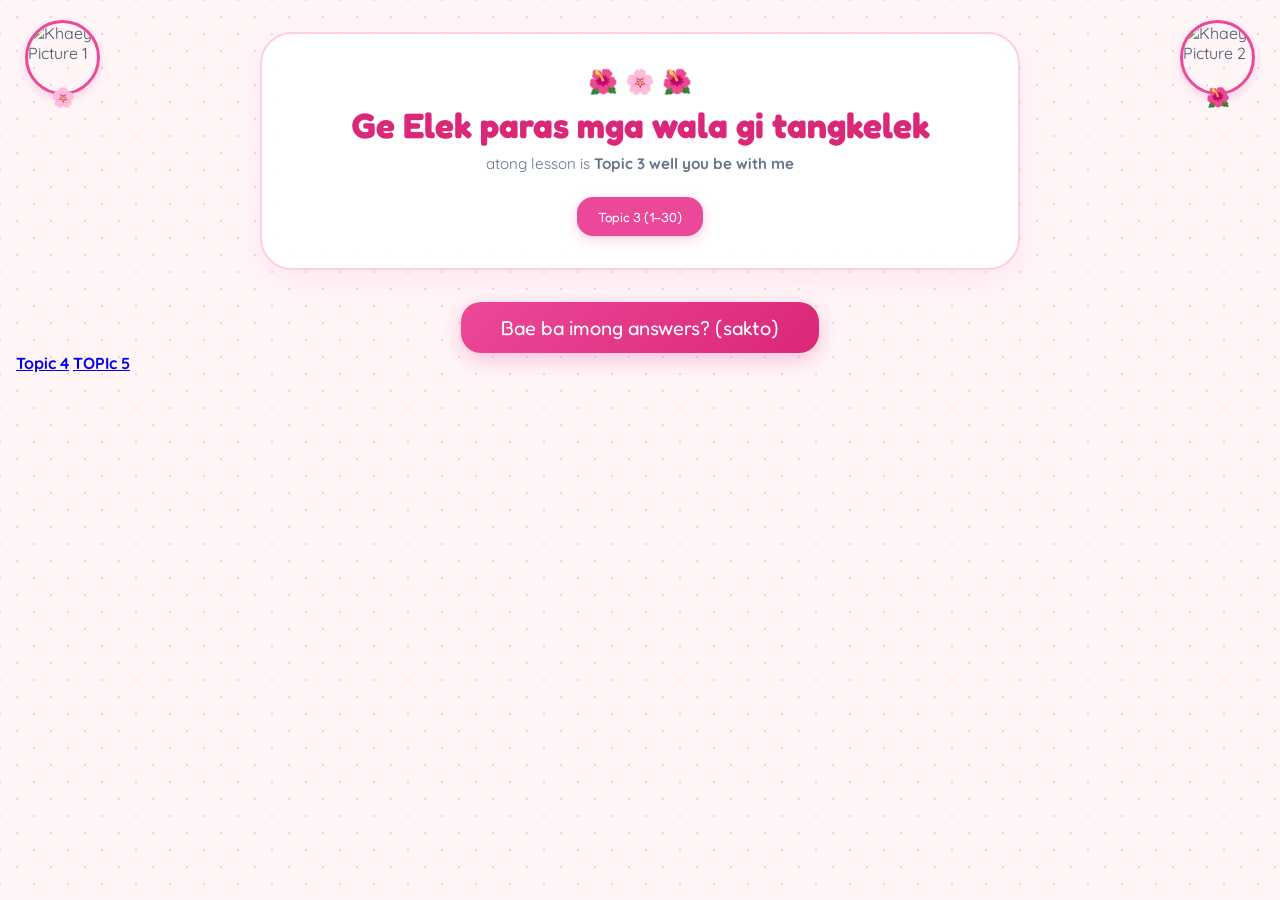
==== index.html @ 821b1617 "Rename topic3.html to index.html" ====
<!DOCTYPE html>
<html lang="en">
<head>
  <meta charset="UTF-8">
  <meta name="viewport" content="width=device-width, initial-scale=1.0">
  <title>TOPIC 3 reviewer Ni khayi 🌸</title>
  <link rel="stylesheet" href="style.css">
  <link href="https://fonts.googleapis.com/css2?family=Fredoka:wght@400;600&family=Quicksand:wght@500;700&display=swap" rel="stylesheet">
</head>
<body>

  <!-- Audio Background with automatic loop -->
  <audio src="katorse.mp3" id="kanta" loop></audio>

  <!-- Cute Carnation Floating Header Images -->
  <div class="pic">
    <img src="p3.jpg" alt="Khaey Picture 1" class="placeholder-img">
    <span class="flower-badge">🌸</span>
  </div>
  <div class="pic">
    <img src="p4.jpg" alt="Khaey Picture 2" class="placeholder-img">
    <span class="flower-badge">🌺</span>
  </div>

  <div class="container">
    <header>
      <div class="carnation-header-decor">🌺 🌸 🌺</div>
      <h1>Ge Elek paras mga wala gi tangkelek</h1>
      <p>atong lesson is <strong>Topic 3 well you be with me<strong> <br></p>
      
      <!-- Tab Navigation Updated for 30-Question Files (60 Total) -->
      <div class="tab-buttons">
        <button class="tab-btn active" onclick="switchFile(1)">Topic 3 (1–30)</button>
        
      </div>
    </header>

    <main id="quiz-container">
      <form id="quiz-form">
        <div id="questions-wrapper"></div>

        <div class="action-section">
          <button type="button" id="submit-btn" onclick="checkAnswers()">Bae ba imong answers? (sakto)</button>
        </div>
      </form>
    </main>
  </div>

  <!-- Score Modal -->
  <div id="score-modal" class="modal hidden">
    <div class="modal-content">
      <div class="img-container">
        <img src="p2.jpg" class="pics" alt="Result Picture">
      </div>
      <h2 id="modal-title">Quiz Results 🌺</h2>
      <div id="score-display" class="score-box">0 / 30</div>
      <p id="modal-message"></p>
      <button onclick="closeModal()">Close & Review</button>
    </div>
  </div>

  <!-- Perfect Score Celebration Scene -->
  <div id="congrats-scene" class="congrats-overlay hidden">
    <div class="congrats-card">
      <div class="img-container">
        <img src="carnation.jpg" class="pics" alt="Congratulations Picture">
      </div>
      <h1>bang 🌸</h1>
      <p id="congrats-score-text">You got a PERFECT SCORE (30 / 30)! 🏆🌺</p>
      <p>LDR is the best jud ha </p>
      <button onclick="closeCongrats()"> maypang manghud mo i miss you ang ate tawn char</button>
    </div>
  </div>

  <a href="topic4.html">Topic 4</a>
  <a href="index.html">TOPIc 5</a>

  <script src="topic3script.js"></script>
</body>
</html>
---- style.css ----
:root {
  --pink-bg: #fff5f7;
  --pink-card: rgba(255, 255, 255, 0.92);
  --pink-primary: #ec4899;
  --pink-dark: #db2777;
  --pink-soft: #fce7f3;
  --pink-border: #fbcfe8;
  --text-color: #475569;
}

* {
  box-sizing: border-box;
  margin: 0;
  padding: 0;
}

body {
  font-family: 'Quicksand', sans-serif;
  background-color: var(--pink-bg);
  background-image: radial-gradient(#fecdd3 0.85px, transparent 0.85px), radial-gradient(#fecdd3 0.85px, var(--pink-bg) 0.85px);
  background-size: 34px 34px;
  background-position: 0 0, 17px 17px;
  color: var(--text-color);
  min-height: 100vh;
  padding: 2rem 1rem;
  position: relative;
}

/* Floating Picture Badges */
.pic {
  position: fixed;
  top: 20px;
  z-index: 100;
  display: flex;
  flex-direction: column;
  align-items: center;
}

.pic:nth-child(2) { left: 25px; }
.pic:nth-child(3) { right: 25px; }

.placeholder-img {
  width: 75px;
  height: 75px;
  border-radius: 50%;
  object-fit: cover;
  border: 3px solid var(--pink-primary);
  box-shadow: 0 4px 10px rgba(236, 72, 153, 0.2);
}

.flower-badge {
  font-size: 1.2rem;
  margin-top: -10px;
}

/* Layout Container */
.container {
  max-width: 760px;
  margin: 0 auto;
}

header {
  background: var(--pink-card);
  backdrop-filter: blur(10px);
  border: 2px solid var(--pink-border);
  border-radius: 2rem;
  padding: 2rem;
  text-align: center;
  box-shadow: 0 10px 25px rgba(236, 72, 153, 0.08);
  margin-bottom: 2rem;
}

header h1 {
  font-family: 'Fredoka', sans-serif;
  color: var(--pink-dark);
  font-size: 2.2rem;
  margin: 0.5rem 0;
}

header p {
  color: #64748b;
  font-size: 0.95rem;
  margin-bottom: 1.5rem;
}

.carnation-header-decor {
  font-size: 1.5rem;
}

/* Tab Navigation Buttons */
.tab-buttons {
  display: flex;
  gap: 0.75rem;
  justify-content: center;
  flex-wrap: wrap;
}

.tab-btn {
  background: white;
  border: 2px solid var(--pink-border);
  color: var(--pink-dark);
  font-family: 'Fredoka', sans-serif;
  padding: 0.6rem 1.2rem;
  border-radius: 1rem;
  cursor: pointer;
  transition: all 0.2s ease;
}

.tab-btn.active, .tab-btn:hover {
  background: var(--pink-primary);
  color: white;
  border-color: var(--pink-primary);
  box-shadow: 0 4px 12px rgba(236, 72, 153, 0.25);
}

/* Questions Card Styling */
.question-item {
  background: var(--pink-card);
  border: 1px solid var(--pink-border);
  border-radius: 1.5rem;
  padding: 1.5rem;
  margin-bottom: 1.25rem;
  box-shadow: 0 4px 15px rgba(236, 72, 153, 0.05);
}

.q-title {
  font-family: 'Fredoka', sans-serif;
  font-size: 1.15rem;
  color: #1e293b;
  margin-bottom: 1rem;
}

.options-list {
  display: flex;
  flex-direction: column;
  gap: 0.6rem;
}

.option-label {
  display: flex;
  align-items: center;
  gap: 0.75rem;
  background: white;
  border: 2px solid var(--pink-soft);
  padding: 0.75rem 1rem;
  border-radius: 1rem;
  cursor: pointer;
  font-weight: 500;
  transition: all 0.2s ease;
}

.option-label:hover {
  border-color: var(--pink-primary);
  background: var(--pink-soft);
}

.option-label input[type="radio"] {
  accent-color: var(--pink-primary);
  width: 18px;
  height: 18px;
}

.correct-mark {
  border-color: #4ade80 !important;
  background-color: #f0fdf4 !important;
}

.wrong-mark {
  border-color: #f43f5e !important;
  background-color: #fff1f2 !important;
}

/* Action Submit Button */
.action-section {
  text-align: center;
  margin-top: 2rem;
}

#submit-btn {
  background: linear-gradient(135deg, var(--pink-primary), var(--pink-dark));
  color: white;
  border: none;
  font-family: 'Fredoka', sans-serif;
  font-size: 1.25rem;
  padding: 0.85rem 2.5rem;
  border-radius: 1.25rem;
  cursor: pointer;
  box-shadow: 0 6px 20px rgba(236, 72, 153, 0.3);
  transition: all 0.2s ease;
}

#submit-btn:hover {
  transform: translateY(-2px);
}

/* Modals */
.modal, .congrats-overlay {
  position: fixed;
  inset: 0;
  background: rgba(0, 0, 0, 0.4);
  backdrop-filter: blur(5px);
  display: flex;
  align-items: center;
  justify-content: center;
  z-index: 1000;
  padding: 1rem;
}

.modal-content, .congrats-card {
  background: white;
  border: 2px solid var(--pink-border);
  border-radius: 2rem;
  padding: 2rem;
  max-width: 420px;
  width: 100%;
  text-align: center;
  box-shadow: 0 15px 30px rgba(0,0,0,0.15);
}

.pics {
  width: 100px;
  height: 100px;
  border-radius: 50%;
  object-fit: cover;
  border: 3px solid var(--pink-primary);
  margin-bottom: 1rem;
}

.score-box {
  font-family: 'Fredoka', sans-serif;
  font-size: 2.2rem;
  color: var(--pink-dark);
  margin: 0.5rem 0;
}

.modal-content button, .congrats-card button {
  background: var(--pink-primary);
  color: white;
  border: none;
  font-family: 'Fredoka', sans-serif;
  padding: 0.75rem 1.5rem;
  border-radius: 1rem;
  cursor: pointer;
  margin-top: 1.25rem;
}

.hidden {
  display: none !important;
}

@media (max-width: 640px) {
  .pic { display: none; }
}
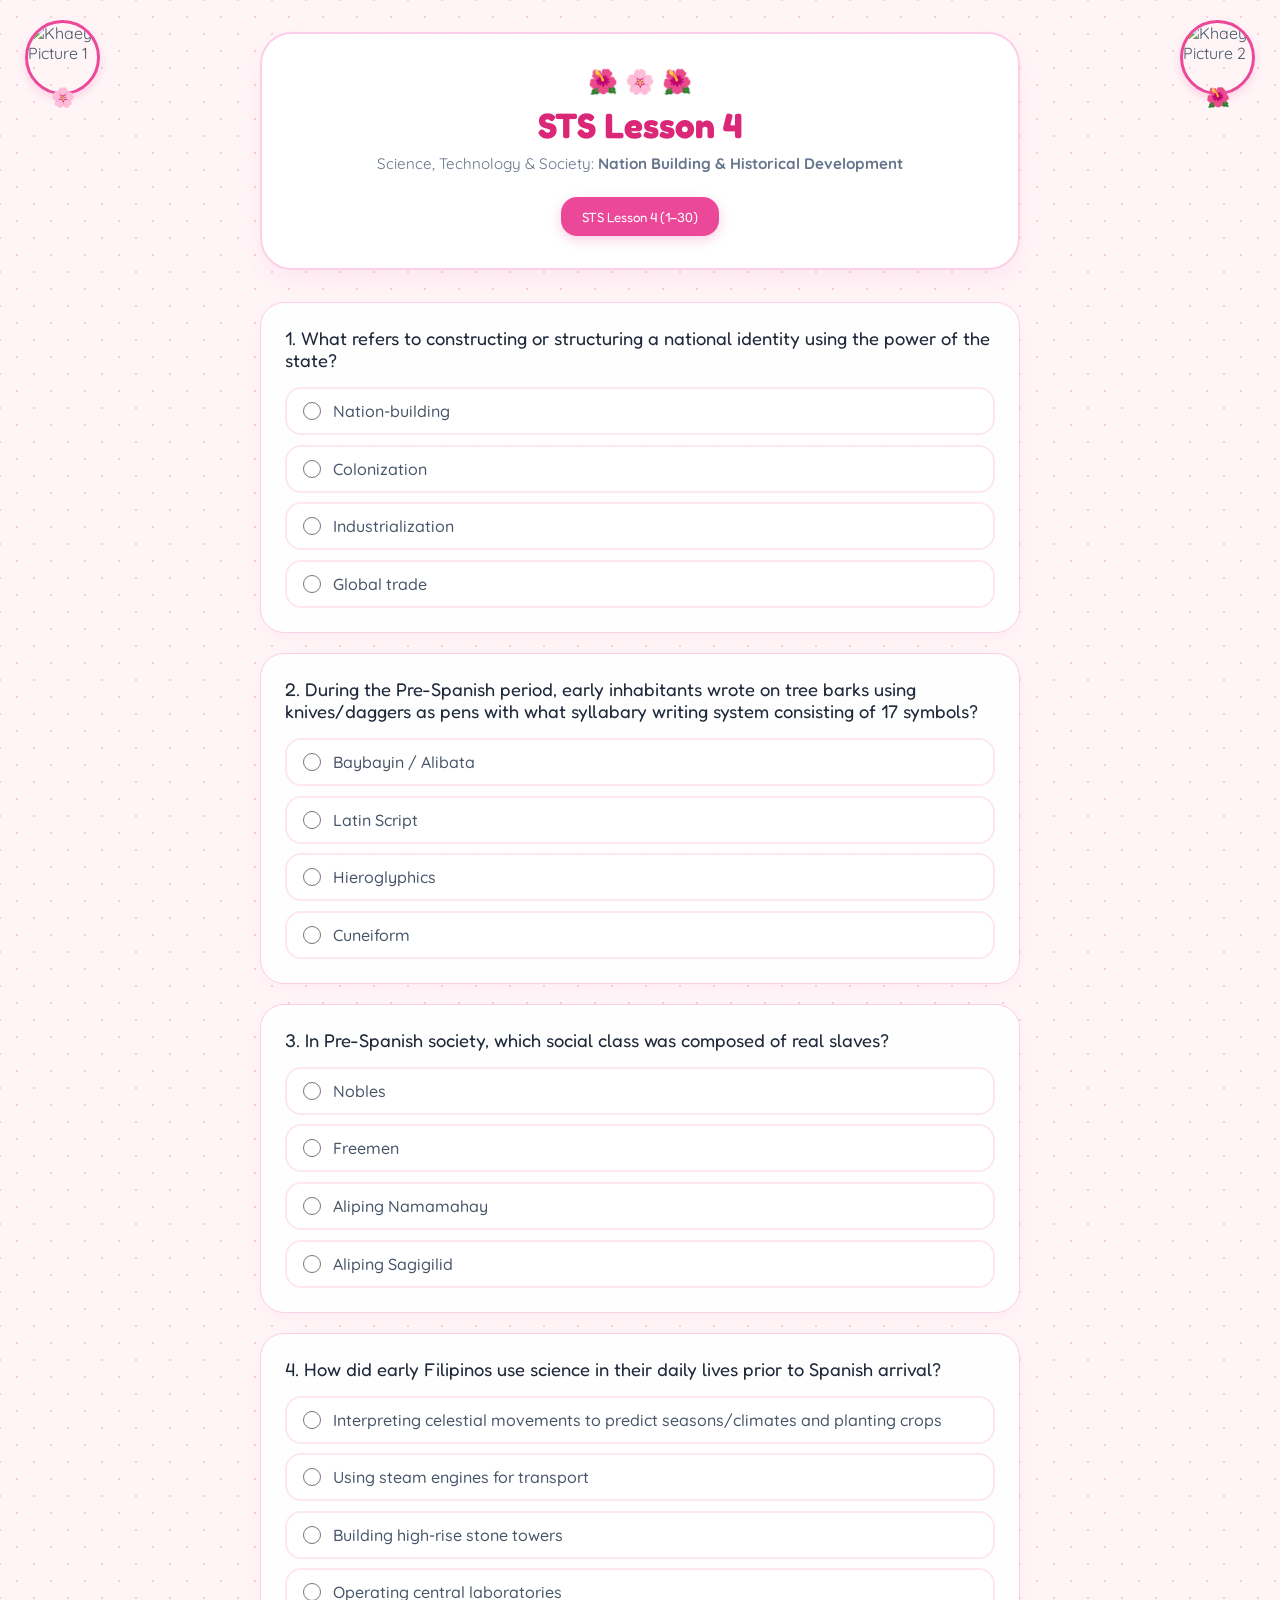
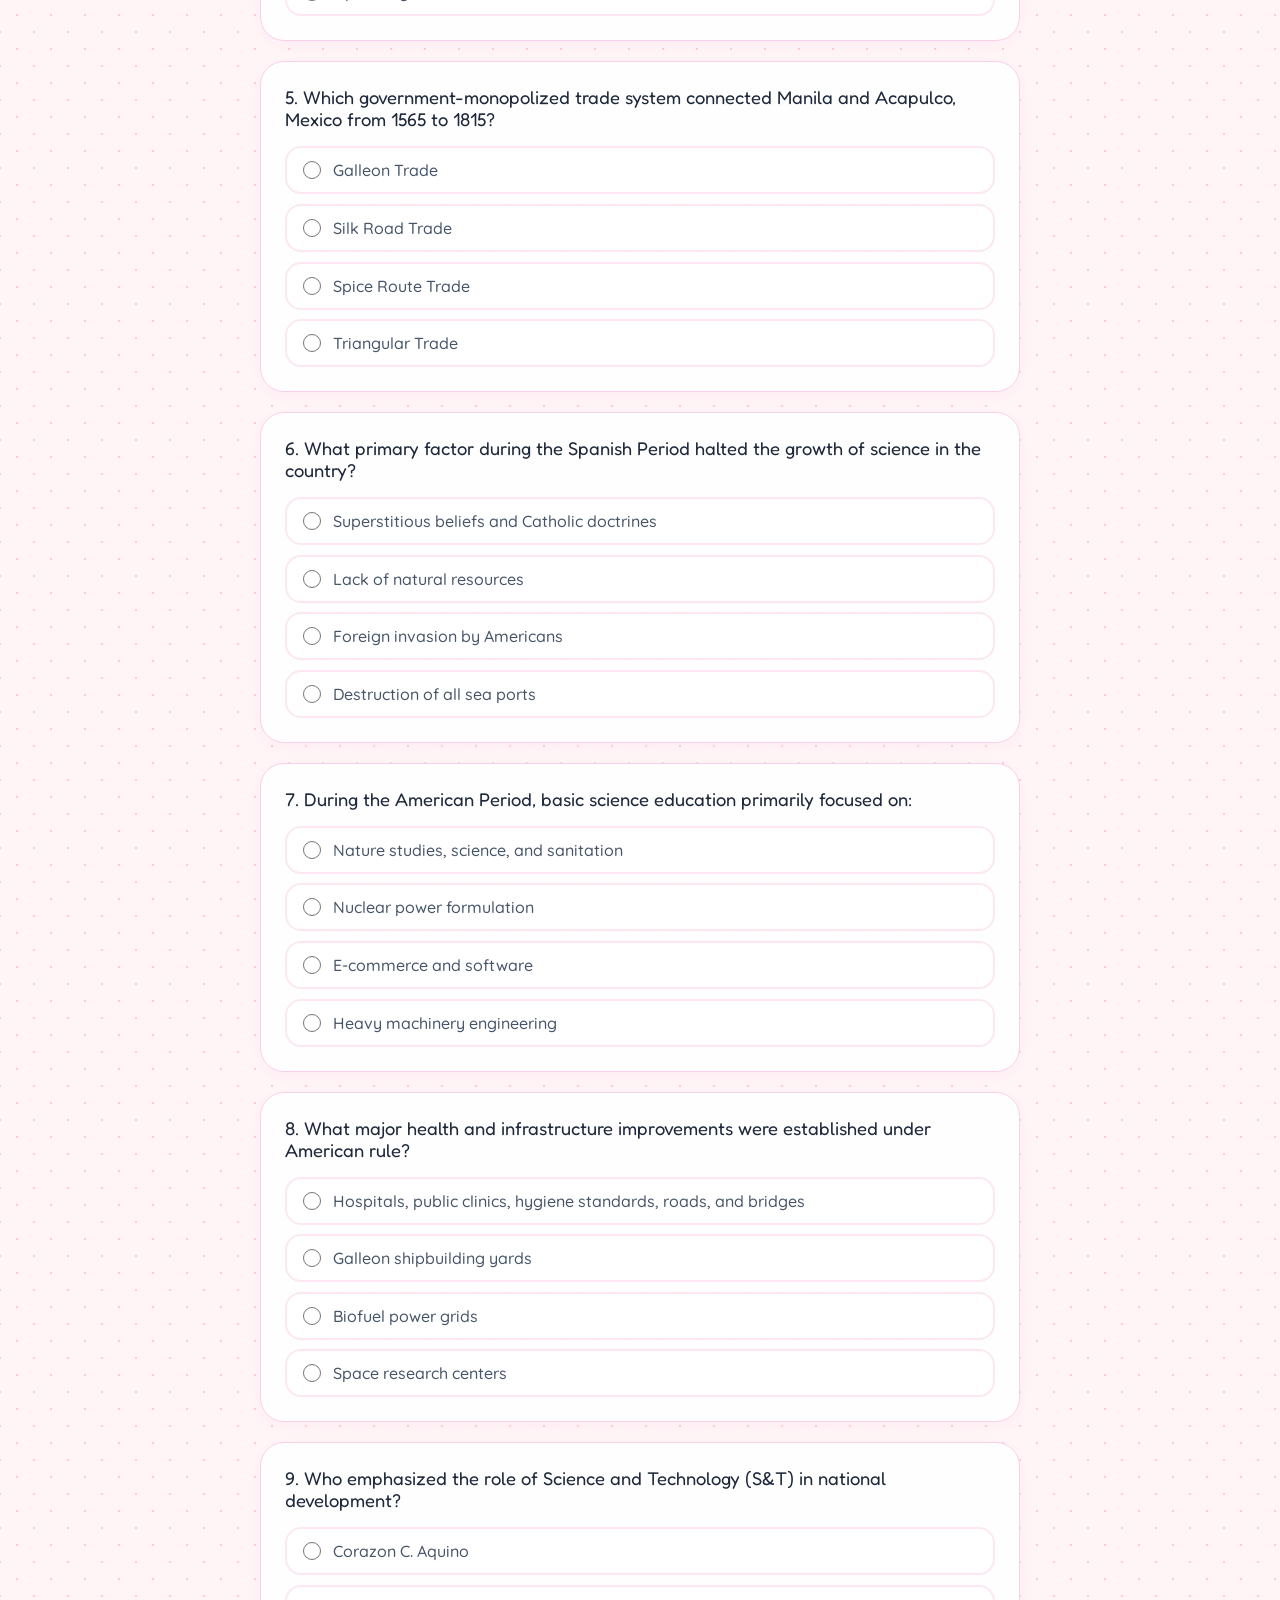
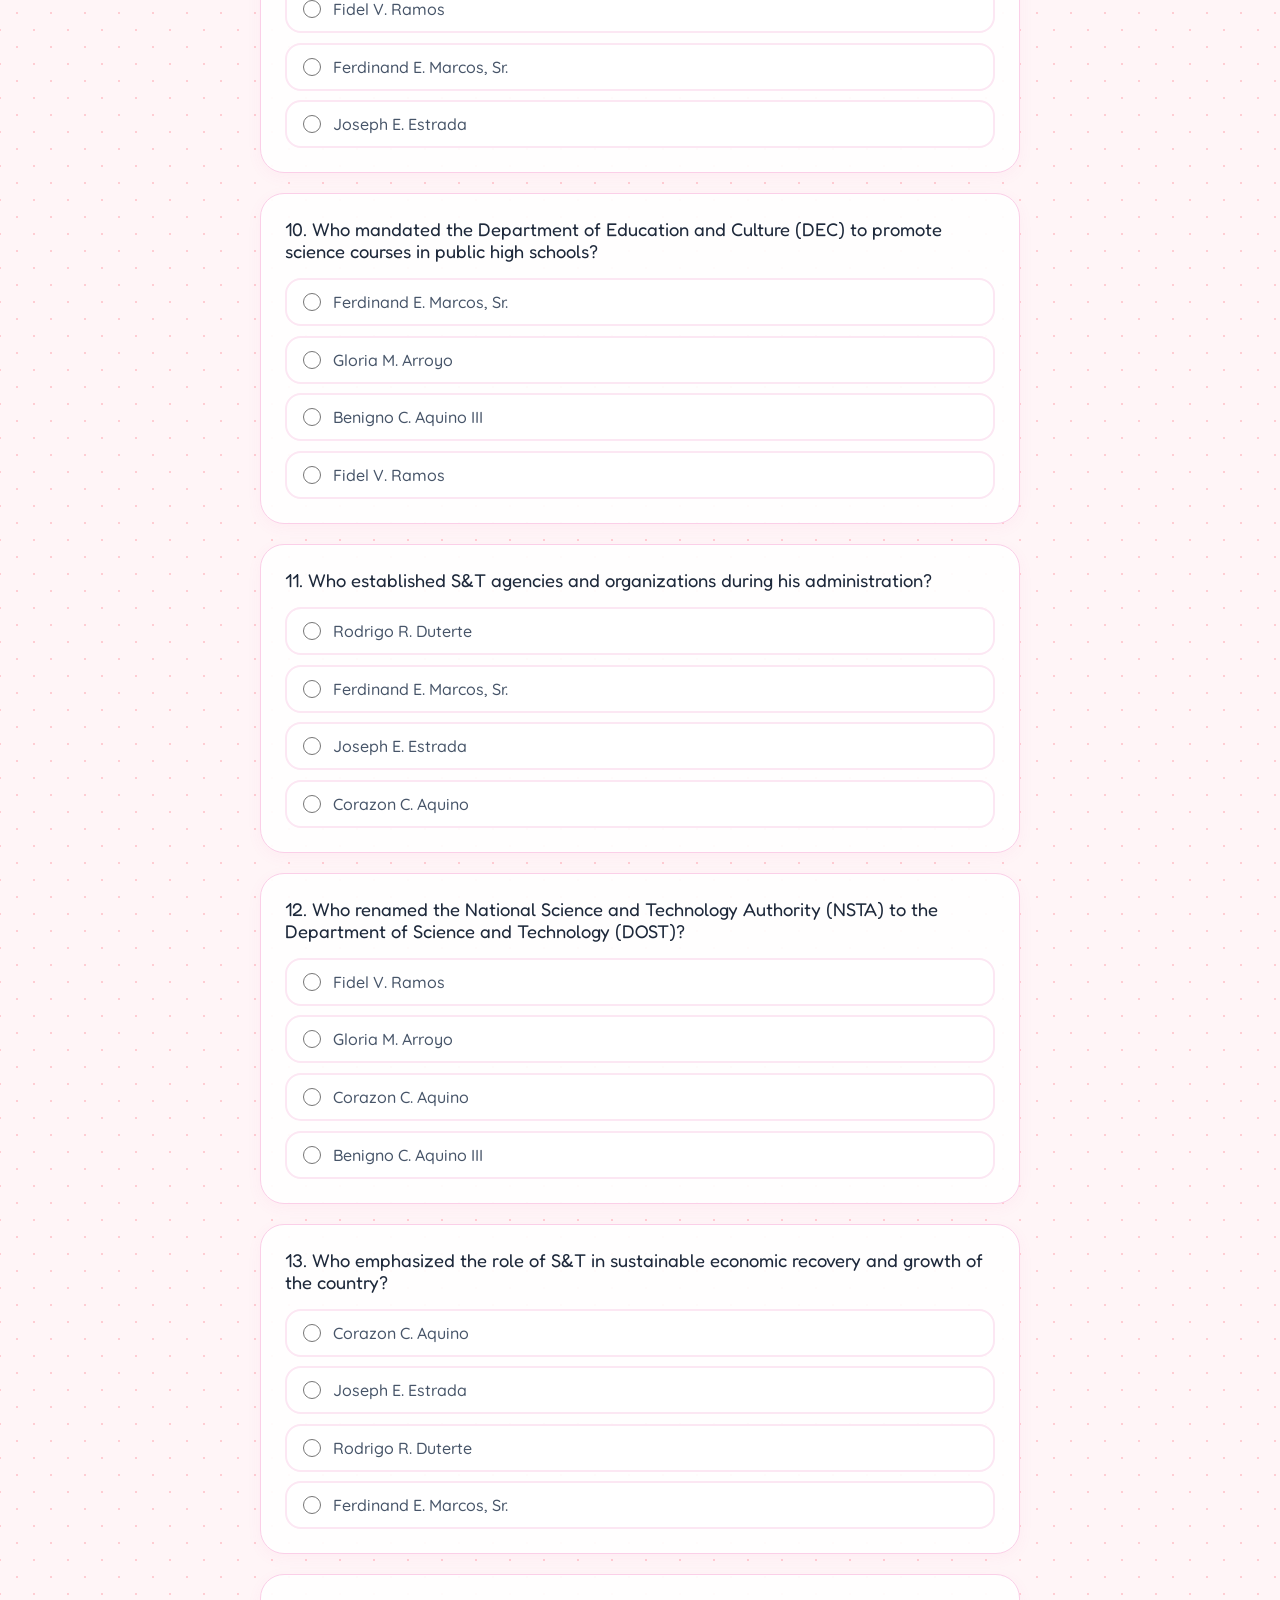
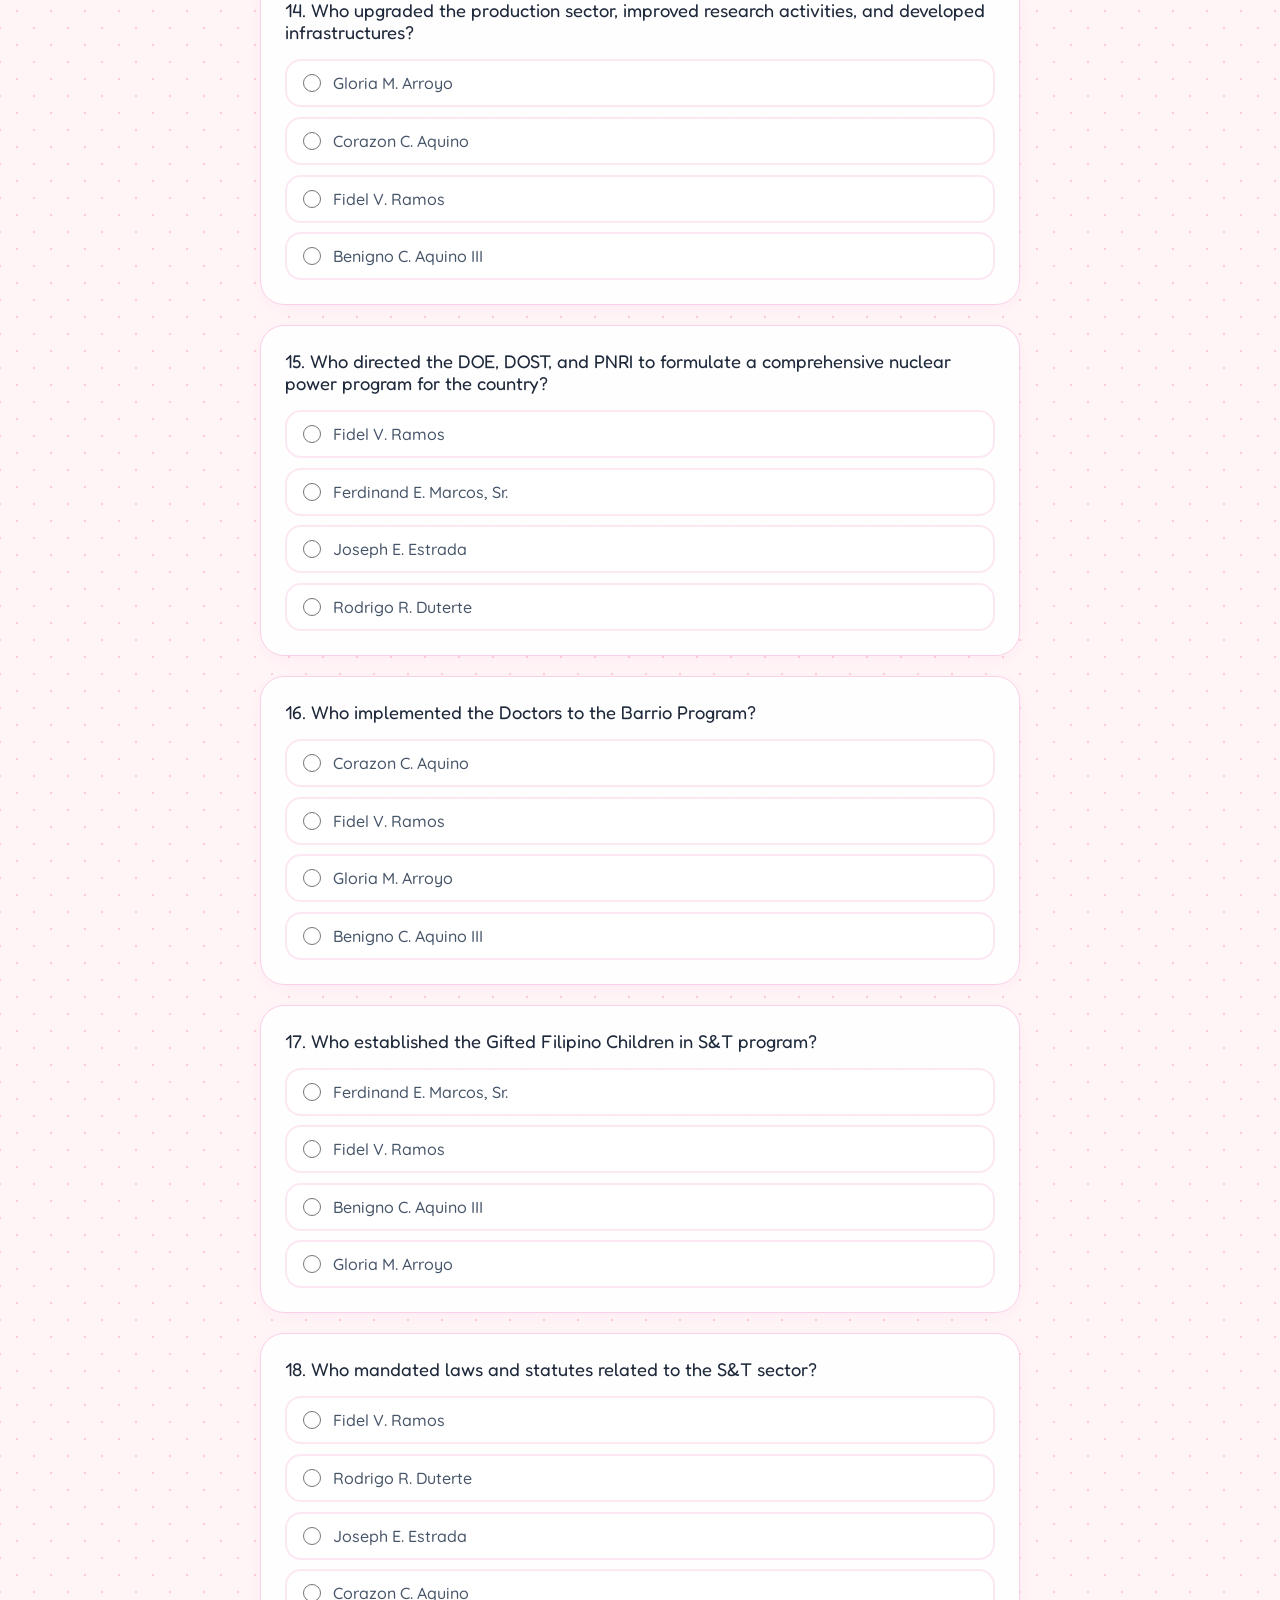
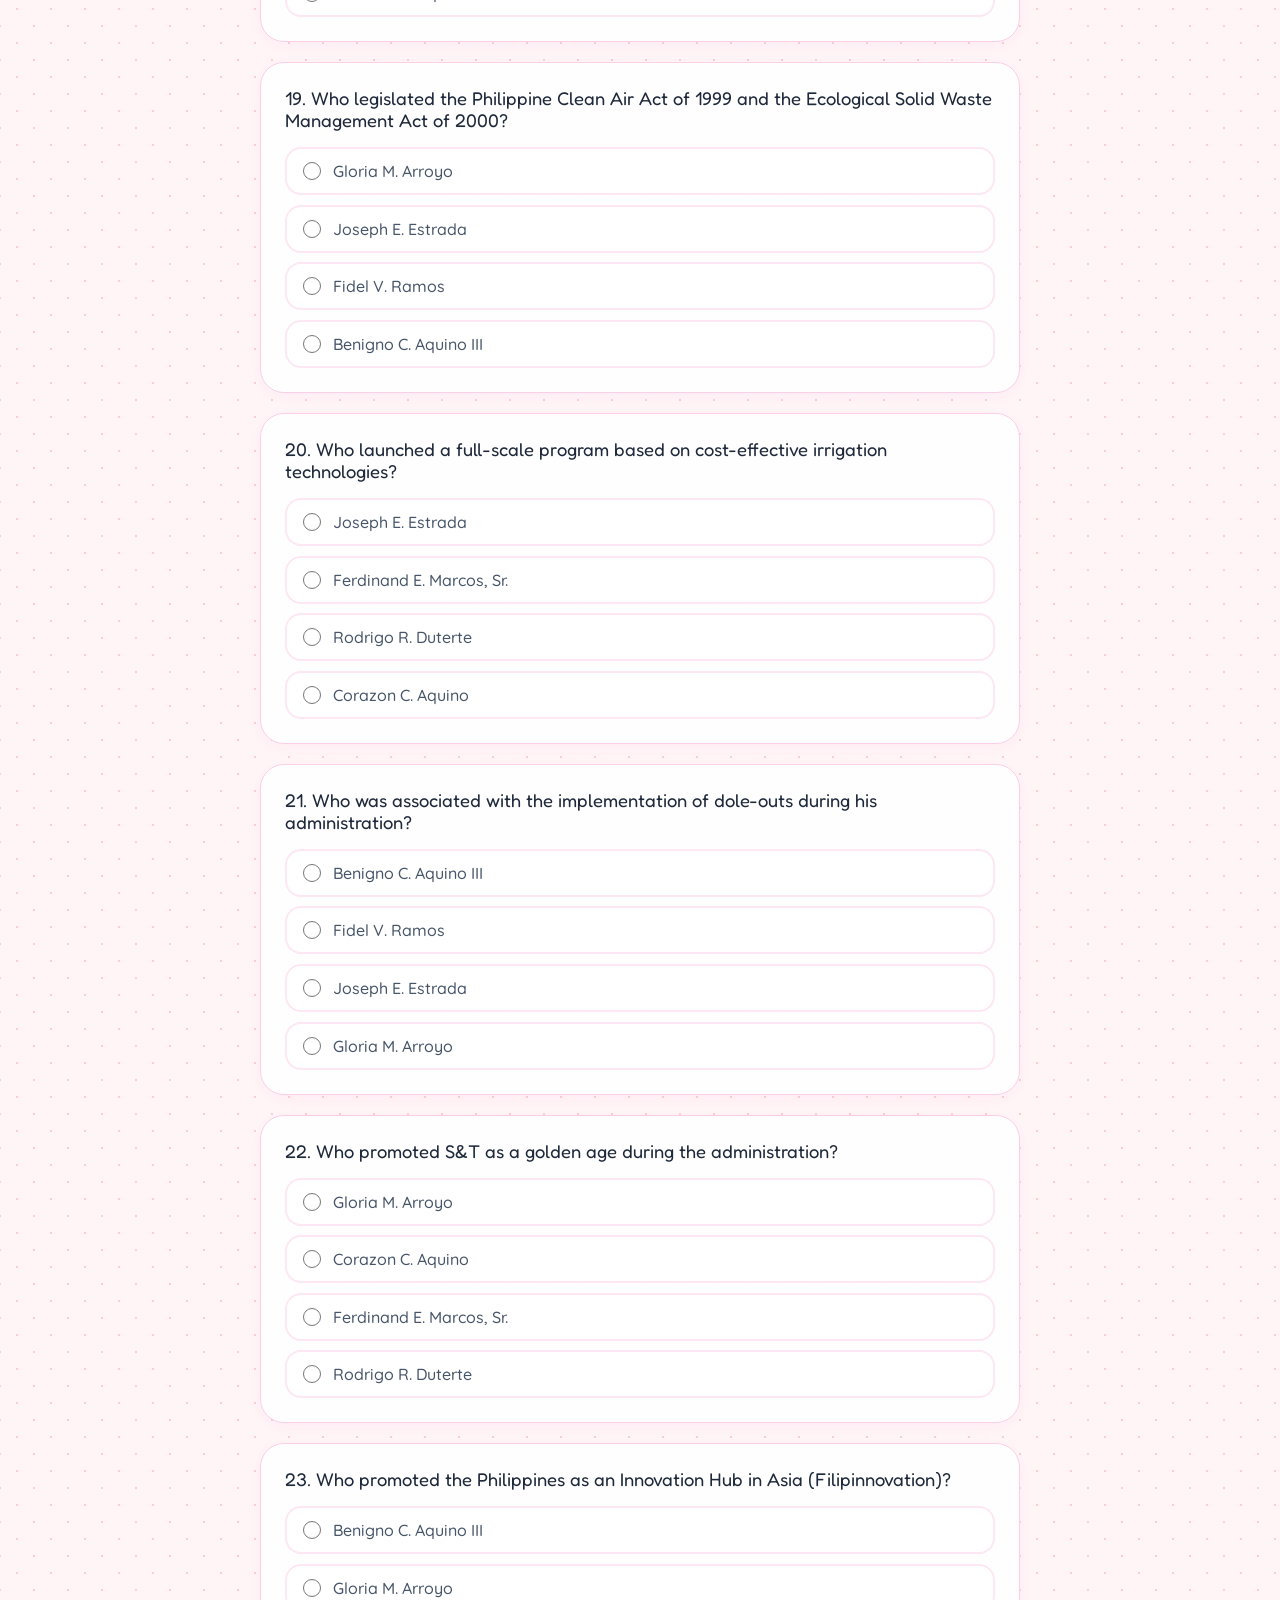
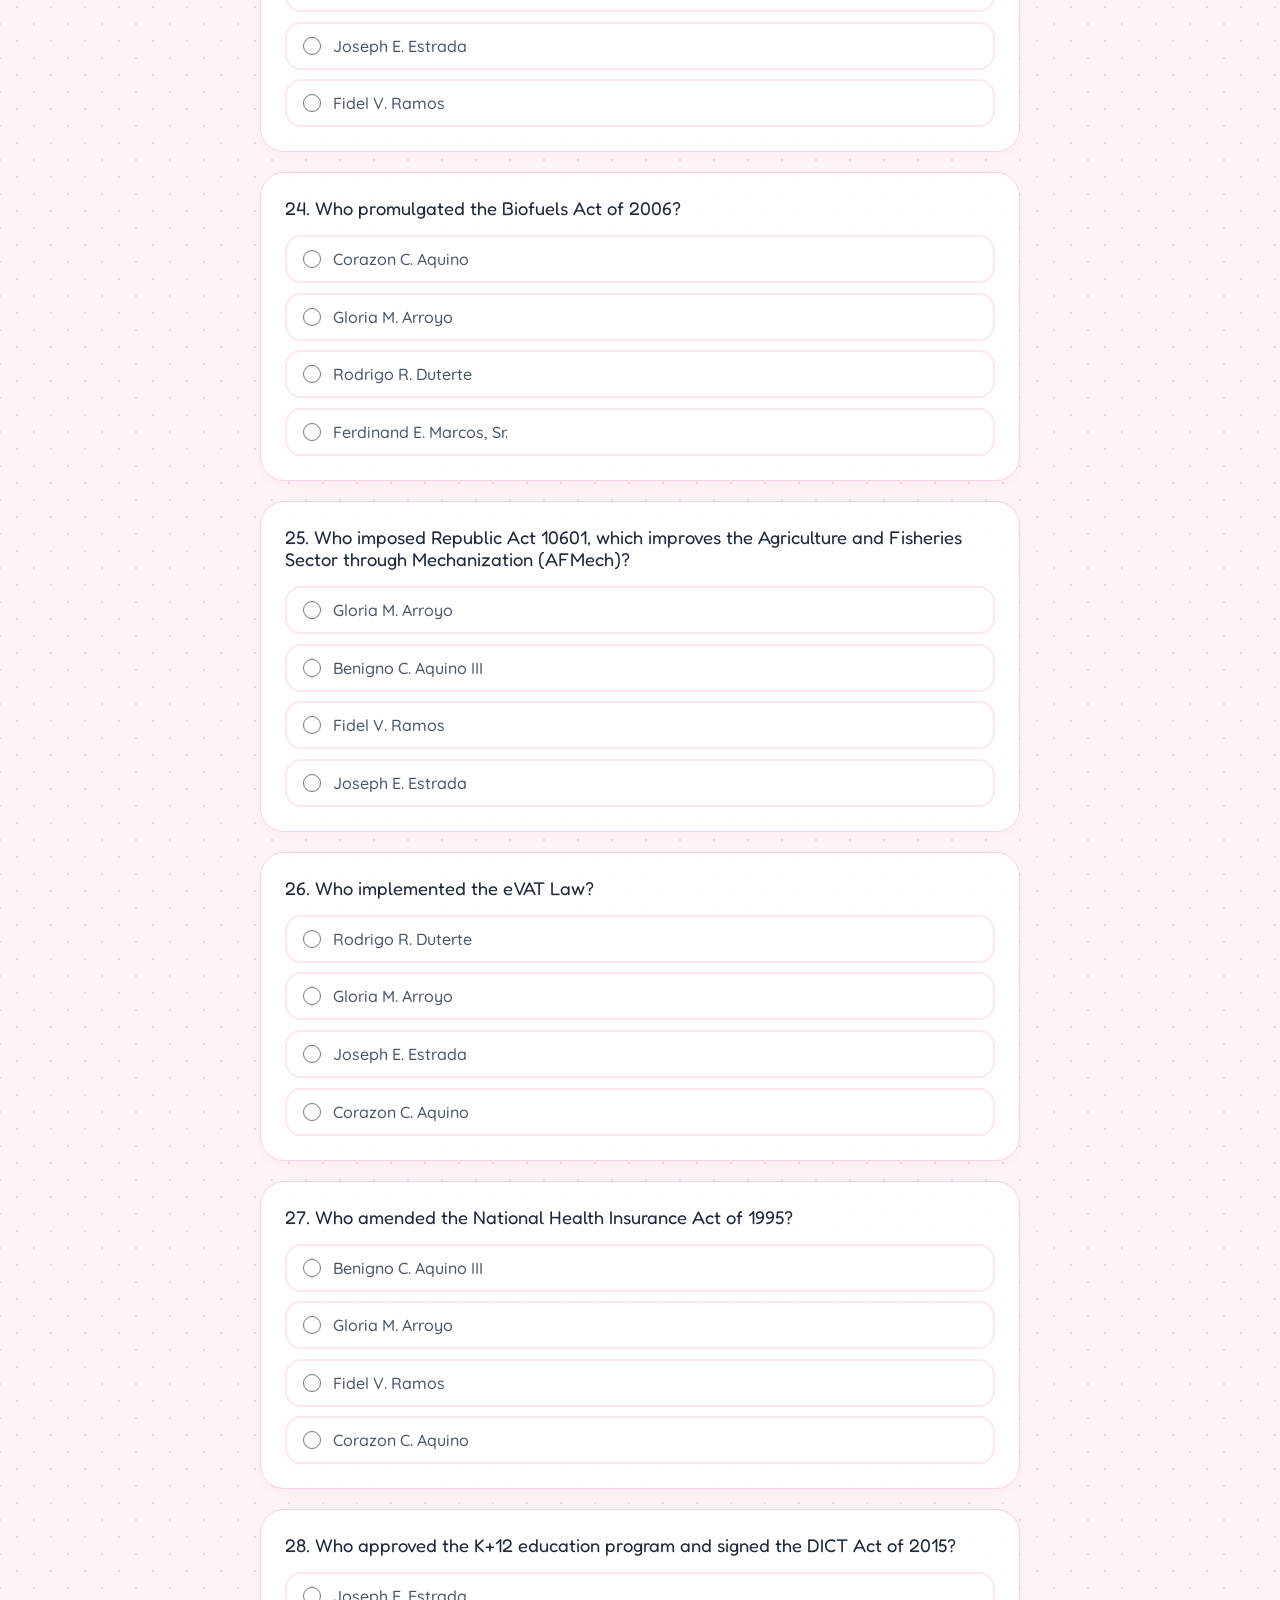
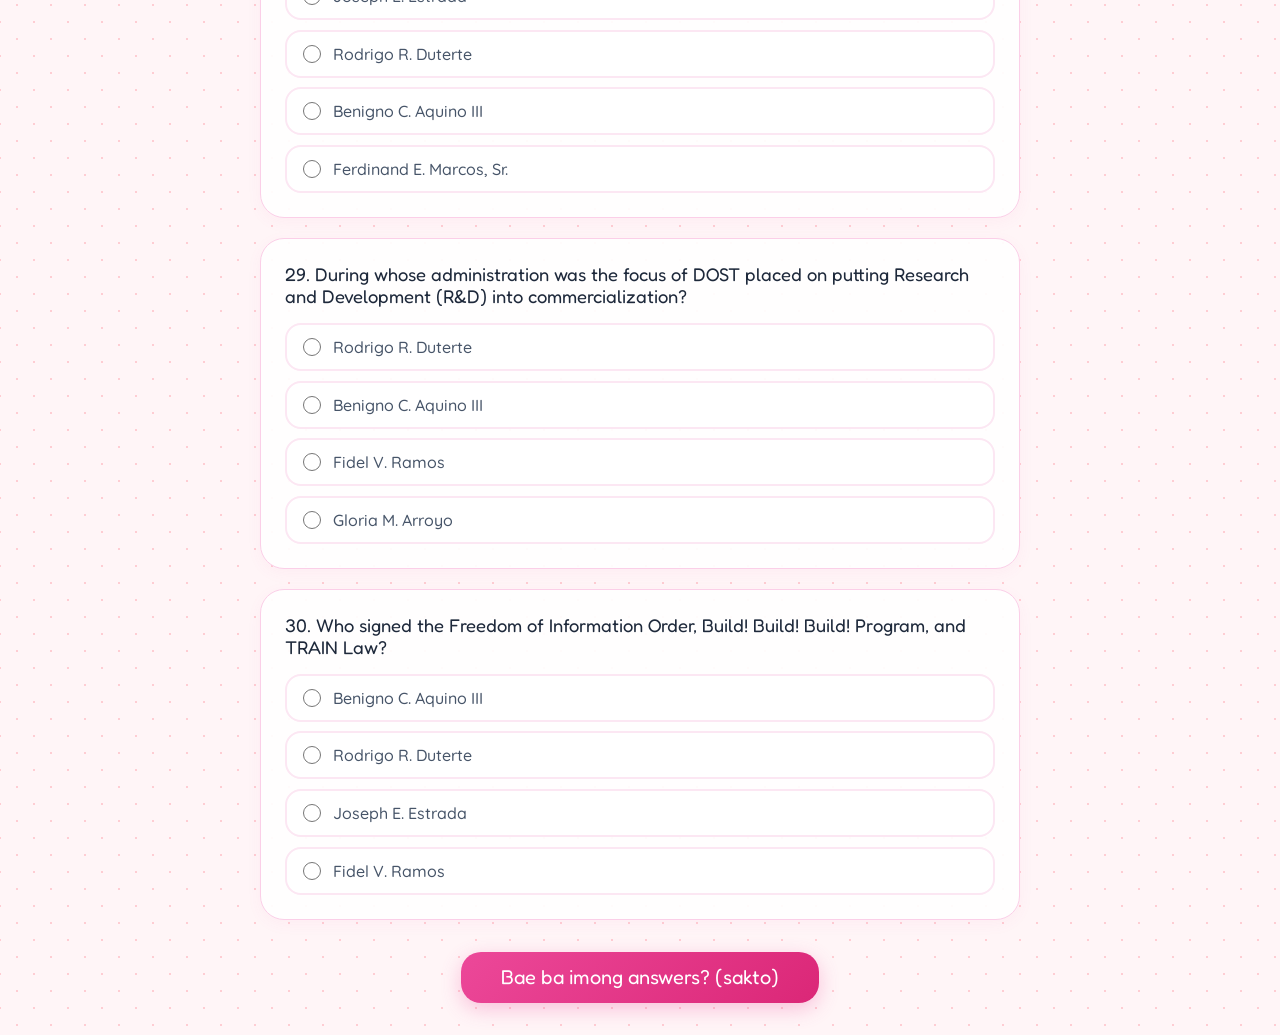
==== commit f3b72d16: "Replace Topic 3 reviewer with STS Lesson 4 reviewer" ====
--- a/index.html
+++ b/index.html
@@ -3,14 +3,14 @@
 <head>
   <meta charset="UTF-8">
   <meta name="viewport" content="width=device-width, initial-scale=1.0">
-  <title>TOPIC 3 reviewer Ni khayi 🌸</title>
+  <title>STS Lesson 4 Reviewer 🌸</title>
   <link rel="stylesheet" href="style.css">
   <link href="https://fonts.googleapis.com/css2?family=Fredoka:wght@400;600&family=Quicksand:wght@500;700&display=swap" rel="stylesheet">
 </head>
 <body>
 
   <!-- Audio Background with automatic loop -->
-  <audio src="katorse.mp3" id="kanta" loop></audio>
+  <audio src="kung.mp3" id="kanta" loop></audio>
 
   <!-- Cute Carnation Floating Header Images -->
   <div class="pic">
@@ -25,13 +25,12 @@
   <div class="container">
     <header>
       <div class="carnation-header-decor">🌺 🌸 🌺</div>
-      <h1>Ge Elek paras mga wala gi tangkelek</h1>
-      <p>atong lesson is <strong>Topic 3 well you be with me<strong> <br></p>
+      <h1>STS Lesson 4</h1>
+      <p>Science, Technology & Society: <strong>Nation Building & Historical Development</strong> <br></p>
       
-      <!-- Tab Navigation Updated for 30-Question Files (60 Total) -->
+      <!-- Tab Navigation -->
       <div class="tab-buttons">
-        <button class="tab-btn active" onclick="switchFile(1)">Topic 3 (1–30)</button>
-        
+        <button class="tab-btn active" onclick="switchFile(1)">STS Lesson 4 (1–30)</button>
       </div>
     </header>
 
@@ -66,15 +65,297 @@
         <img src="carnation.jpg" class="pics" alt="Congratulations Picture">
       </div>
       <h1>bang 🌸</h1>
-      <p id="congrats-score-text">You got a PERFECT SCORE (30 / 30)! 🏆🌺</p>
+      <p id="congrats-score-text">You got a PERFECT SCORE! 🏆🌺</p>
       <p>LDR is the best jud ha </p>
       <button onclick="closeCongrats()"> maypang manghud mo i miss you ang ate tawn char</button>
     </div>
   </div>
 
-  <a href="topic4.html">Topic 4</a>
-  <a href="index.html">TOPIc 5</a>
-
-  <script src="topic3script.js"></script>
+  <script>
+    // Audio looping playback on first interaction
+    document.addEventListener('click', () => {
+      const audio = document.getElementById('kanta');
+      if (audio) {
+        audio.loop = true;
+        if (audio.paused) {
+          audio.play().catch(() => {});
+        }
+      }
+    }, { once: true });
+
+    const topicData = [
+      // --- HISTORICAL ERAS (PRE-SPANISH, SPANISH, AMERICAN, REBUILDING) ---
+      {
+        question: "What refers to constructing or structuring a national identity using the power of the state?",
+        options: ["Nation-building", "Colonization", "Industrialization", "Global trade"],
+        correct: 0
+      },
+      {
+        question: "During the Pre-Spanish period, early inhabitants wrote on tree barks using knives/daggers as pens with what syllabary writing system consisting of 17 symbols?",
+        options: ["Baybayin / Alibata", "Latin Script", "Hieroglyphics", "Cuneiform"],
+        correct: 0
+      },
+      {
+        question: "In Pre-Spanish society, which social class was composed of real slaves?",
+        options: ["Nobles", "Freemen", "Aliping Namamahay", "Aliping Sagigilid"],
+        correct: 3
+      },
+      {
+        question: "How did early Filipinos use science in their daily lives prior to Spanish arrival?",
+        options: ["Interpreting celestial movements to predict seasons/climates and planting crops", "Using steam engines for transport", "Building high-rise stone towers", "Operating central laboratories"],
+        correct: 0
+      },
+      {
+        question: "Which government-monopolized trade system connected Manila and Acapulco, Mexico from 1565 to 1815?",
+        options: ["Galleon Trade", "Silk Road Trade", "Spice Route Trade", "Triangular Trade"],
+        correct: 0
+      },
+      {
+        question: "What primary factor during the Spanish Period halted the growth of science in the country?",
+        options: ["Superstitious beliefs and Catholic doctrines", "Lack of natural resources", "Foreign invasion by Americans", "Destruction of all sea ports"],
+        correct: 0
+      },
+      {
+        question: "During the American Period, basic science education primarily focused on:",
+        options: ["Nature studies, science, and sanitation", "Nuclear power formulation", "E-commerce and software", "Heavy machinery engineering"],
+        correct: 0
+      },
+      {
+        question: "What major health and infrastructure improvements were established under American rule?",
+        options: ["Hospitals, public clinics, hygiene standards, roads, and bridges", "Galleon shipbuilding yards", "Biofuel power grids", "Space research centers"],
+        correct: 0
+      },
+
+      // --- PRESIDENTIAL S&T POLICIES (1 to 22) ---
+      {
+        question: "Who emphasized the role of Science and Technology (S&T) in national development?",
+        options: ["Corazon C. Aquino", "Fidel V. Ramos", "Ferdinand E. Marcos, Sr.", "Joseph E. Estrada"],
+        correct: 2
+      },
+      {
+        question: "Who mandated the Department of Education and Culture (DEC) to promote science courses in public high schools?",
+        options: ["Ferdinand E. Marcos, Sr.", "Gloria M. Arroyo", "Benigno C. Aquino III", "Fidel V. Ramos"],
+        correct: 0
+      },
+      {
+        question: "Who established S&T agencies and organizations during his administration?",
+        options: ["Rodrigo R. Duterte", "Ferdinand E. Marcos, Sr.", "Joseph E. Estrada", "Corazon C. Aquino"],
+        correct: 1
+      },
+      {
+        question: "Who renamed the National Science and Technology Authority (NSTA) to the Department of Science and Technology (DOST)?",
+        options: ["Fidel V. Ramos", "Gloria M. Arroyo", "Corazon C. Aquino", "Benigno C. Aquino III"],
+        correct: 2
+      },
+      {
+        question: "Who emphasized the role of S&T in sustainable economic recovery and growth of the country?",
+        options: ["Corazon C. Aquino", "Joseph E. Estrada", "Rodrigo R. Duterte", "Ferdinand E. Marcos, Sr."],
+        correct: 0
+      },
+      {
+        question: "Who upgraded the production sector, improved research activities, and developed infrastructures?",
+        options: ["Gloria M. Arroyo", "Corazon C. Aquino", "Fidel V. Ramos", "Benigno C. Aquino III"],
+        correct: 1
+      },
+      {
+        question: "Who directed the DOE, DOST, and PNRI to formulate a comprehensive nuclear power program for the country?",
+        options: ["Fidel V. Ramos", "Ferdinand E. Marcos, Sr.", "Joseph E. Estrada", "Rodrigo R. Duterte"],
+        correct: 0
+      },
+      {
+        question: "Who implemented the Doctors to the Barrio Program?",
+        options: ["Corazon C. Aquino", "Fidel V. Ramos", "Gloria M. Arroyo", "Benigno C. Aquino III"],
+        correct: 1
+      },
+      {
+        question: "Who established the Gifted Filipino Children in S&T program?",
+        options: ["Ferdinand E. Marcos, Sr.", "Fidel V. Ramos", "Benigno C. Aquino III", "Gloria M. Arroyo"],
+        correct: 1
+      },
+      {
+        question: "Who mandated laws and statutes related to the S&T sector?",
+        options: ["Fidel V. Ramos", "Rodrigo R. Duterte", "Joseph E. Estrada", "Corazon C. Aquino"],
+        correct: 0
+      },
+      {
+        question: "Who legislated the Philippine Clean Air Act of 1999 and the Ecological Solid Waste Management Act of 2000?",
+        options: ["Gloria M. Arroyo", "Joseph E. Estrada", "Fidel V. Ramos", "Benigno C. Aquino III"],
+        correct: 1
+      },
+      {
+        question: "Who launched a full-scale program based on cost-effective irrigation technologies?",
+        options: ["Joseph E. Estrada", "Ferdinand E. Marcos, Sr.", "Rodrigo R. Duterte", "Corazon C. Aquino"],
+        correct: 0
+      },
+      {
+        question: "Who was associated with the implementation of dole-outs during his administration?",
+        options: ["Benigno C. Aquino III", "Fidel V. Ramos", "Joseph E. Estrada", "Gloria M. Arroyo"],
+        correct: 2
+      },
+      {
+        question: "Who promoted S&T as a golden age during the administration?",
+        options: ["Gloria M. Arroyo", "Corazon C. Aquino", "Ferdinand E. Marcos, Sr.", "Rodrigo R. Duterte"],
+        correct: 0
+      },
+      {
+        question: "Who promoted the Philippines as an Innovation Hub in Asia (Filipinnovation)?",
+        options: ["Benigno C. Aquino III", "Gloria M. Arroyo", "Joseph E. Estrada", "Fidel V. Ramos"],
+        correct: 1
+      },
+      {
+        question: "Who promulgated the Biofuels Act of 2006?",
+        options: ["Corazon C. Aquino", "Gloria M. Arroyo", "Rodrigo R. Duterte", "Ferdinand E. Marcos, Sr."],
+        correct: 1
+      },
+      {
+        question: "Who imposed Republic Act 10601, which improves the Agriculture and Fisheries Sector through Mechanization (AFMech)?",
+        options: ["Gloria M. Arroyo", "Benigno C. Aquino III", "Fidel V. Ramos", "Joseph E. Estrada"],
+        correct: 1
+      },
+      {
+        question: "Who implemented the eVAT Law?",
+        options: ["Rodrigo R. Duterte", "Gloria M. Arroyo", "Joseph E. Estrada", "Corazon C. Aquino"],
+        correct: 1
+      },
+      {
+        question: "Who amended the National Health Insurance Act of 1995?",
+        options: ["Benigno C. Aquino III", "Gloria M. Arroyo", "Fidel V. Ramos", "Corazon C. Aquino"],
+        correct: 0
+      },
+      {
+        question: "Who approved the K+12 education program and signed the DICT Act of 2015?",
+        options: ["Joseph E. Estrada", "Rodrigo R. Duterte", "Benigno C. Aquino III", "Ferdinand E. Marcos, Sr."],
+        correct: 2
+      },
+      {
+        question: "During whose administration was the focus of DOST placed on putting Research and Development (R&D) into commercialization?",
+        options: ["Rodrigo R. Duterte", "Benigno C. Aquino III", "Fidel V. Ramos", "Gloria M. Arroyo"],
+        correct: 0
+      },
+      {
+        question: "Who signed the Freedom of Information Order, Build! Build! Build! Program, and TRAIN Law?",
+        options: ["Benigno C. Aquino III", "Rodrigo R. Duterte", "Joseph E. Estrada", "Fidel V. Ramos"],
+        correct: 1
+      }
+    ];
+
+    // Helper to return current active dataset
+    function getCurrentQuestions() {
+      return topicData;
+    }
+
+    // Render questions dynamically inside the wrapper
+    function renderQuestions() {
+      const wrapper = document.getElementById('questions-wrapper');
+      if (!wrapper) return;
+      wrapper.innerHTML = '';
+
+      const currentQuestions = getCurrentQuestions();
+
+      currentQuestions.forEach((q, qIdx) => {
+        const qCard = document.createElement('div');
+        qCard.className = 'question-item';
+
+        let optionsHtml = '';
+        q.options.forEach((opt, oIdx) => {
+          optionsHtml += `
+            <label class="option-label" id="opt-label-${qIdx}-${oIdx}">
+              <input type="radio" name="question-${qIdx}" value="${oIdx}">
+              <span>${opt}</span>
+            </label>
+          `;
+        });
+
+        qCard.innerHTML = `
+          <div class="q-title">${qIdx + 1}. ${q.question}</div>
+          <div class="options-list">${optionsHtml}</div>
+        `;
+
+        wrapper.appendChild(qCard);
+      });
+    }
+
+    // Switch files / tabs
+    function switchFile(fileNum) {
+      document.querySelectorAll('.tab-btn').forEach((btn, idx) => {
+        btn.classList.toggle('active', idx + 1 === fileNum);
+      });
+      renderQuestions();
+    }
+
+    // Validate answers and calculate score
+    function checkAnswers() {
+      const currentQuestions = getCurrentQuestions();
+      let score = 0;
+
+      currentQuestions.forEach((q, qIdx) => {
+        const selected = document.querySelector(`input[name="question-${qIdx}"]:checked`);
+        
+        // Clear previous marks
+        q.options.forEach((_, oIdx) => {
+          const lbl = document.getElementById(`opt-label-${qIdx}-${oIdx}`);
+          if (lbl) lbl.classList.remove('correct-mark', 'wrong-mark');
+        });
+
+        if (selected) {
+          const val = parseInt(selected.value, 10);
+          if (val === q.correct) {
+            score++;
+            const correctLabel = document.getElementById(`opt-label-${qIdx}-${val}`);
+            if (correctLabel) correctLabel.classList.add('correct-mark');
+          } else {
+            const wrongLabel = document.getElementById(`opt-label-${qIdx}-${val}`);
+            const correctLabel = document.getElementById(`opt-label-${qIdx}-${q.correct}`);
+            if (wrongLabel) wrongLabel.classList.add('wrong-mark');
+            if (correctLabel) correctLabel.classList.add('correct-mark');
+          }
+        } else {
+          // Highlight correct answer if left unanswered
+          const correctLabel = document.getElementById(`opt-label-${qIdx}-${q.correct}`);
+          if (correctLabel) correctLabel.classList.add('correct-mark');
+        }
+      });
+
+      const total = currentQuestions.length;
+
+      if (score === total) {
+        const congratsText = document.getElementById('congrats-score-text');
+        if (congratsText) {
+          congratsText.innerText = `You got a PERFECT SCORE (${score} / ${total})! 🏆🌺`;
+        }
+        const congratsScene = document.getElementById('congrats-scene');
+        if (congratsScene) congratsScene.classList.remove('hidden');
+      } else {
+        const scoreDisplay = document.getElementById('score-display');
+        if (scoreDisplay) scoreDisplay.innerText = `${score} / ${total}`;
+
+        const modalMessage = document.getElementById('modal-message');
+        if (modalMessage) {
+          if (score >= Math.ceil(total * 0.7)) {
+            modalMessage.innerText = "Hays di nasad perfect ha? asa diay ko nag kuwang? aw typo da Lapit naka ma perfect oh ako nalang kuwang aw guba jung keyboard katog na khaey";
+          } else {
+            modalMessage.innerText = "Mao na lahi man gud huna hunaon";
+          }
+        }
+
+        const scoreModal = document.getElementById('score-modal');
+        if (scoreModal) scoreModal.classList.remove('hidden');
+      }
+    }
+
+    // Modal closing functions
+    function closeModal() {
+      const modal = document.getElementById('score-modal');
+      if (modal) modal.classList.add('hidden');
+    }
+
+    function closeCongrats() {
+      const scene = document.getElementById('congrats-scene');
+      if (scene) scene.classList.add('hidden');
+    }
+
+    // Initialize quiz when DOM is loaded
+    document.addEventListener('DOMContentLoaded', renderQuestions);
+  </script>
 </body>
 </html>
